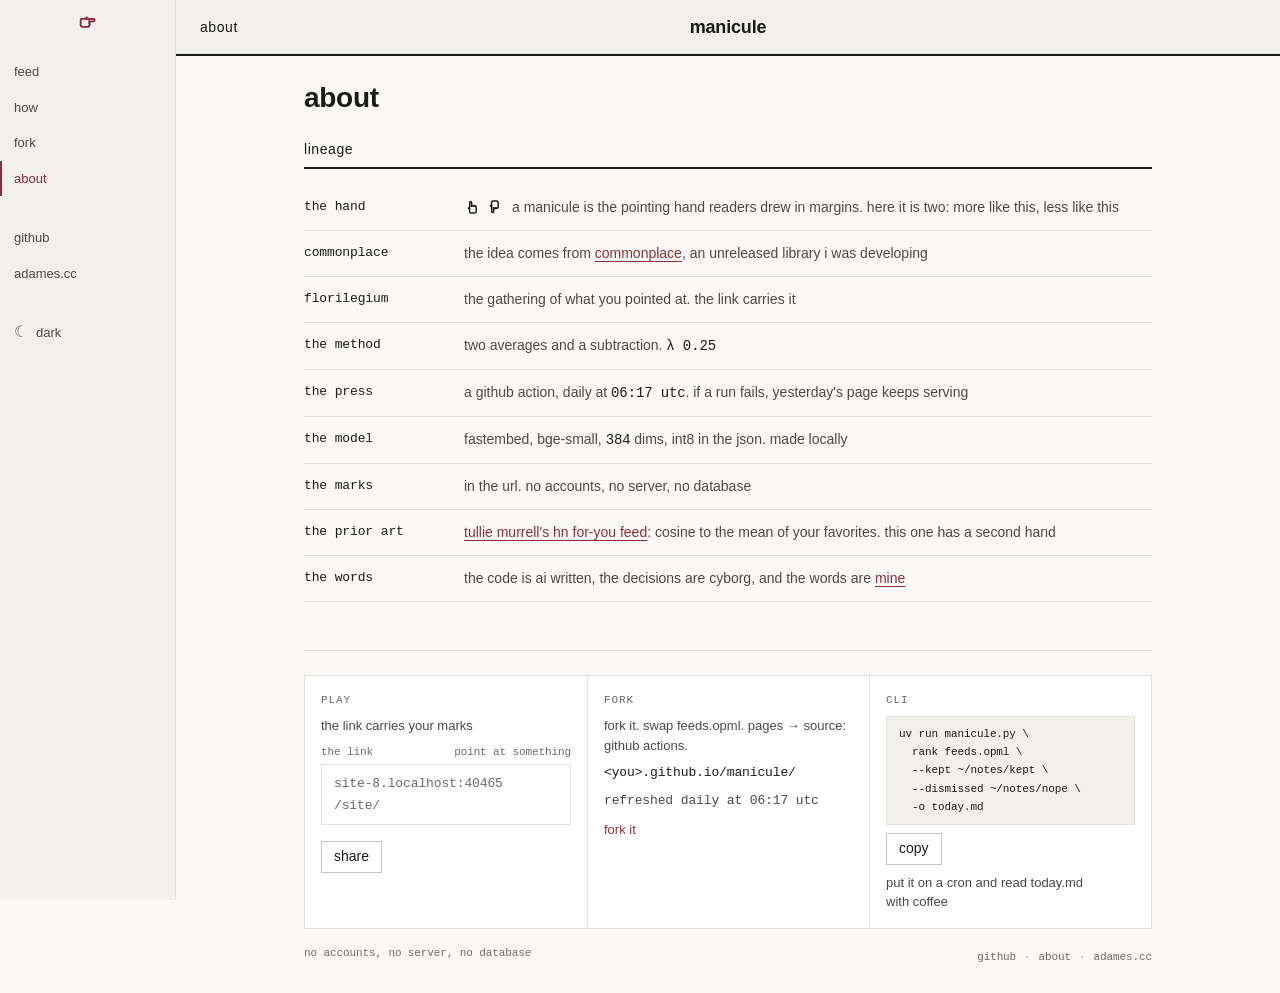
==== site/about.html @ 0129061e "copy: his words, batch one colophon becomes about (the word wasn't intuitive). the how it works link" ====
<!doctype html>
<html lang="en" data-dialect="square">
<head>
<meta charset="utf-8">
<meta name="viewport" content="width=device-width, initial-scale=1">
<title>about · manicule feed</title>
<meta name="description" content="remember your tastes">
<meta property="og:type" content="website">
<meta property="og:title" content="manicule feed">
<meta property="og:description" content="remember your tastes">
<meta property="og:image" content="https://adames.github.io/manicule/og.png">
<meta property="og:url" content="https://adames.github.io/manicule/about.html">
<meta name="twitter:card" content="summary_large_image">
<link rel="icon" href="data:image/svg+xml,%3Csvg xmlns='http://www.w3.org/2000/svg' viewBox='0 0 24 24' fill='none' stroke='%238c2f39' stroke-width='2' stroke-linecap='round' stroke-linejoin='round'%3E%3Cstyle%3E@media(prefers-color-scheme:dark){path{stroke:%23df938b}}%3C/style%3E%3Cg transform='rotate(90 12 12)'%3E%3Cpath d='M7.6 11.5V6a1.3 1.3 0 0 1 2.6 0V11'/%3E%3Cpath d='M10.2 11a1.1 1.1 0 0 1 2.2 0a1.05 1.05 0 0 1 2.1 0a1 1 0 0 1 1.7.5V17.8a2.2 2.2 0 0 1-2.2 2.2H9.4a2 2 0 0 1-2-2V11.5'/%3E%3Cpath d='M7.4 13.8a1.4 1.4 0 0 1-1.7-.5'/%3E%3C/g%3E%3C/svg%3E">
<link rel="stylesheet" href="manicule.css">
<script>
/* Theme before paint: ?theme= in the query, else the stamped choice, else the OS. */
try{var t=new URLSearchParams(location.search).get("theme")||localStorage.getItem("manicule-theme");if(t==="dark"||t==="light")document.documentElement.dataset.theme=t}catch(_){}
</script>
</head>
<body>
<a class="skip" href="#main">skip to the page</a>

<!-- the rail: Commonplace's table of contents -->
<aside class="rail" aria-label="site">
  <a class="mark" href="./" aria-label="manicule, home" data-hand="rest"></a>
  <nav aria-label="pages">
    <a href="./" data-page="feed">feed <span class="n" data-count></span></a>
    <a href="how.html" data-page="how">how</a>
    <a href="yours.html" data-page="yours">fork</a>
    <a href="about.html" data-page="about">about</a>
    <span class="gap"></span>
    <a href="https://github.com/adames/manicule">github</a>
    <a href="https://adames.cc">adames.cc</a>
    <span class="gap"></span>
    <button class="theme" type="button"><span class="g"><span class="moon glyph">☾</span><span class="sun glyph">☼</span></span><span class="moon">dark</span><span class="sun">light</span></button>
  </nav>
</aside>

<div class="main">
  <!-- mobile only: brand row, then the words -->
  <header class="topbar">
    <div class="brand">
      <a href="./"><span data-hand="rest"></span><span>manicule</span></a>
      <button class="theme" type="button"><span class="moon glyph">☾</span><span class="sun glyph">☼</span></button>
    </div>
    <nav class="words" aria-label="pages">
      <a href="./" data-page="feed">feed</a>
      <a href="how.html" data-page="how">how</a>
      <a href="yours.html" data-page="yours">fork</a>
      <a href="about.html" data-page="about">about</a>
      <a href="https://github.com/adames/manicule">github</a>
    </nav>
  </header>

  <!-- app header: page word · wordmark · no actions on this page -->
  <header class="apphead">
    <span class="pagename">about</span>
    <span class="wordmark">manicule</span>
    <div class="acts"></div>
  </header>

  <div class="page">
    <main id="main" tabindex="-1">
      <section class="mast" aria-label="about">
        <h1>about</h1>
      </section>

      <!-- lineage: the KV list under the 2px ink rule -->
      <section aria-label="lineage">
        <h2 class="sect"><span>lineage</span></h2>
        <dl class="kv">
          <dt>the hand</dt>
          <dd><span class="hands-inline" aria-hidden="true"><span data-hand="up"></span><span data-hand="down"></span></span>a manicule is the pointing hand readers drew in margins. here it is two: more like this, less like this</dd>

          <dt>commonplace</dt>
          <dd>the idea comes from <a href="https://github.com/adames/commonplace">commonplace</a>, an unreleased library i was developing</dd>

          <dt>florilegium</dt>
          <dd>the gathering of what you pointed at. the link carries it</dd>

          <dt>the method</dt>
          <dd>two averages and a subtraction. <span class="mono">λ 0.25</span></dd>

          <dt>the press</dt>
          <dd>a github action, daily at <span class="mono">06:17 utc</span>. if a run fails, yesterday's page keeps serving</dd>

          <dt>the model</dt>
          <dd>fastembed, bge-small, <span class="mono">384</span> dims, int8 in the json. made locally</dd>

          <dt>the marks</dt>
          <dd>in the url. no accounts, no server, no database</dd>

          <dt>the prior art</dt>
          <dd><a href="https://tullie.ai/blog/building-a-hackernews-for-you-feed">tullie murrell's hn for-you feed</a>: cosine to the mean of your favorites. this one has a second hand</dd>

          <dt>the words</dt>
          <dd>the code is ai written, the decisions are cyborg, and the words are <a href="https://adames.cc">mine</a></dd>
        </dl>
      </section>
    </main>

    <!-- the three doors -->
    <footer class="foot">
      <div class="doors">
        <div class="door">
          <span class="kicker">play</span>
          <p>the link carries your marks</p>
          <div class="specimen" data-specimen></div>
          <button class="btn" type="button" data-act="share">share</button>
        </div>
        <div class="door">
          <span class="kicker">fork</span>
          <p>fork it. swap feeds.opml. pages → source: github actions.</p>
          <span class="addr">&lt;you&gt;.github.io/manicule/</span>
          <p class="mono">refreshed daily at 06:17 utc</p>
          <a class="go" href="https://github.com/adames/manicule/fork">fork it</a>
        </div>
        <div class="door">
          <span class="kicker">cli</span>
<pre>uv run manicule.py \
  rank feeds.opml \
  --kept ~/notes/kept \
  --dismissed ~/notes/nope \
  -o today.md</pre>
          <button class="btn" type="button" data-copy="uv run manicule.py rank feeds.opml --kept ~/notes/kept --dismissed ~/notes/nope -o today.md">copy</button>
          <p>put it on a cron and read today.md with coffee</p>
        </div>
      </div>
      <div class="colophon-line">
        <span>no accounts, no server, no database</span>
        <nav aria-label="elsewhere"><a href="https://github.com/adames/manicule">github</a><a href="about.html">about</a><a href="https://adames.cc">adames.cc</a></nav>
      </div>
    </footer>
  </div>
</div>

<div class="toast" id="toast" role="status"></div>
<script src="shell.js"></script>
</body>
</html>
---- site/manicule.css ----
/* manicule.css: adames ember, LIBRARY register (the Commonplace dialect). square corners,
   Helvetica-first chrome, mono for numbers, one ember, flat, no web fonts. one stylesheet. */

/* 1 · tokens. colors from tokens/colors.css (unused ones dropped); the media block mirrors dark for the OS choice */
:root{
color-scheme:light;
--bg:#faf9f7;--surface:#f2f0ec;--surface-press:#e8e6e0;--raised:#ffffff;
--text:#1a1a18;--text-secondary:#4a4946;--muted:#6b6a66;
--border:#e3e1db;--border-subtle:#efedea;--border-strong:#c9c6bf;
--ember:#8c2f39;--ember:oklch(44.48% 0.126 17.63);--ember-hover:#76262f;
--ember-soft:rgba(140,47,57,.1);--on-ember:#ffffff;
--fill-1:color-mix(in srgb,var(--text) 8%,transparent);
--fill-2:color-mix(in srgb,var(--text) 18%,transparent);
--fill-3:color-mix(in srgb,var(--text) 38%,transparent);
--danger:var(--text);--on-danger:var(--raised);
--shadow:none;--shadow-pop:0 2px 0 var(--border-strong);
--link:var(--ember);
--font-ui:'Helvetica Neue',Helvetica,Arial,'Liberation Sans',sans-serif;
--font-sans:var(--font-ui);
--font-mono:ui-monospace,SFMono-Regular,'SF Mono',Menlo,Consolas,'Liberation Mono',monospace;
--font-serif:Georgia,Charter,'Times New Roman',serif;
/* the fixed app scale, the only scale here (never --step-*) */
--text-2xs:.6875rem;--text-xs:.8125rem;--text-sm:.875rem;--text-base:.9375rem;--text-md:1rem;--text-lg:1.125rem;
--text-xl:1.75rem; /* the product's single addition to the app scale: page h1s only */
--leading-tight:1.3;--leading-snug:1.45;--leading-normal:1.5;--leading-body:1.65;--leading-relaxed:1.75;
--weight-normal:400;--weight-medium:500;--weight-semibold:600;
--icon-sm:1rem;
--space-0:.125rem;--space-1:.25rem;--space-2:.5rem;--space-3:.75rem;--space-4:1rem;--space-5:1.5rem;--space-6:2rem;--space-7:3rem;
--measure:65ch;--sidebar-width:176px;--page-max:56rem;
--radius-sm:4px;--radius:6px;
--border-w:1px;--border-w-strong:2px;
--control-sm:32px;--control-md:36px;
--transition-fast:.1s ease;--transition:.15s ease;
/* the product's own sizes: the hand at three sizes (and the h1 box that puts the drawn hand at cap height),
   the kind chip and the meter, the ruler's thumb and ticks, the ledger's fixed columns */
--hand-sm:12px;--hand-md:18px;--hand-lg:22px;--hand-h1:1.1em;
--chip-h:18px;--bar-h:8px;--thumb:12px;--tick-h:8px;
--receipt-w:14ch;--ruler-w:12rem;--note-w:17rem;--kv-key:9rem;
}
[data-dialect="square"]{--radius-sm:0px;--radius:0px}
@media (pointer:coarse){:root{--control-sm:44px;--thumb:16px}}
@media (prefers-color-scheme:dark){:root:not([data-theme="light"]){
color-scheme:dark;
--bg:#0c0c0d;--surface:#161617;--surface-press:#1f1f21;--raised:#19191b;
--text:#ededec;--text-secondary:#b4b3b0;--muted:#9b9a96;
--border:#262628;--border-subtle:#202022;--border-strong:#55555b;
--ember:#df938b;--ember:oklch(73.75% 0.0935 26.15);--ember-hover:#e7a9a2;
--ember-soft:rgba(223,147,139,.14);--on-ember:#1a1a18}}
:root[data-theme="dark"]{
color-scheme:dark;
--bg:#0c0c0d;--surface:#161617;--surface-press:#1f1f21;--raised:#19191b;
--text:#ededec;--text-secondary:#b4b3b0;--muted:#9b9a96;
--border:#262628;--border-subtle:#202022;--border-strong:#55555b;
--ember:#df938b;--ember:oklch(73.75% 0.0935 26.15);--ember-hover:#e7a9a2;
--ember-soft:rgba(223,147,139,.14);--on-ember:#1a1a18}
@media (prefers-reduced-motion:reduce){*,*::before,*::after{animation-duration:.01ms!important;animation-iteration-count:1!important;transition-duration:.01ms!important;scroll-behavior:auto!important}}

/* 2 · base */
*,*::before,*::after{box-sizing:border-box;margin:0}
html{background:var(--bg)}
body{background:var(--bg);color:var(--text);font-family:var(--font-ui);font-size:var(--text-base);line-height:var(--leading-normal);font-variant-numeric:tabular-nums;font-variant-emoji:text;font-synthesis:none;-webkit-font-smoothing:antialiased;text-rendering:optimizeLegibility;min-height:100vh;display:flex;transition:background-color var(--transition),color var(--transition)}
a{color:var(--link);text-decoration:none;text-underline-offset:.18em;text-decoration-thickness:from-font}
@media (hover:hover){a:hover{text-decoration:underline}}
:focus-visible{outline:none;box-shadow:0 0 0 2px var(--bg),0 0 0 4px var(--ember);border-radius:var(--radius-sm)}
[tabindex="-1"]:focus-visible{box-shadow:none}
::selection{background:var(--ember-soft)}
button{font:inherit;color:inherit;background:none;border:0;padding:0;cursor:pointer}
button:disabled{cursor:default}
svg{display:block}
img{max-width:100%;display:block}
h1,h2,h3{font-family:var(--font-ui);font-weight:var(--weight-semibold);line-height:var(--leading-tight);letter-spacing:-.01em;text-transform:lowercase;text-wrap:balance}
h1{font-size:var(--text-xl)}
h2{font-size:var(--text-md)}
h3{font-size:var(--text-base)}
b,strong{font-weight:var(--weight-semibold)}
pre,code,kbd,samp{font-family:var(--font-mono);letter-spacing:-.01em;text-transform:none}
.mono{font-family:var(--font-mono);font-variant-numeric:tabular-nums;letter-spacing:-.01em}
.muted{color:var(--muted)}
.glyph{font-variant-emoji:text}
.hand-svg{width:var(--hand-md);height:var(--hand-md);flex:none}
/* the skip link: off-page until it has focus */
.skip{position:absolute;left:-999px;top:var(--space-3);z-index:20;padding:var(--space-2) var(--space-3);background:var(--text);color:var(--bg);font-size:var(--text-xs);text-transform:lowercase}
.skip:focus{left:var(--space-3)}

/* 3 · shell. the rail is Commonplace's table of contents: 176px, words grouped by air, the active page gets a 2px ember left edge */
.rail{width:var(--sidebar-width);flex:none;position:sticky;top:0;height:100vh;display:flex;flex-direction:column;background:var(--surface);border-right:var(--border-w) solid var(--border);text-transform:lowercase}
.rail .mark{display:flex;justify-content:center;padding:var(--space-3);color:var(--ember)}
.rail .mark svg{width:var(--hand-lg);height:var(--hand-lg)}
.rail nav{display:flex;flex-direction:column;padding:var(--space-2) 0}
.rail nav a,.rail nav button{display:flex;align-items:center;gap:var(--space-2);width:100%;min-height:var(--control-sm);padding:var(--space-2) var(--space-3);border-left:var(--border-w-strong) solid transparent;color:var(--text-secondary);font-size:var(--text-xs);font-weight:var(--weight-medium);text-align:left;text-decoration:none;text-transform:lowercase;transition:background var(--transition-fast),color var(--transition-fast)}
.rail nav a:hover,.rail nav button:hover{background:var(--surface-press);color:var(--text);text-decoration:none}
.rail nav a.active{border-left-color:var(--ember);color:var(--ember)}
.rail nav a:focus-visible,.rail nav button:focus-visible{box-shadow:inset 0 0 0 2px var(--ember)} /* full-bleed at the viewport edge: the ring goes inside, as on the words row */
.rail nav .n{margin-left:auto;font-family:var(--font-mono);font-size:var(--text-2xs);color:var(--muted);letter-spacing:-.01em}
.rail nav a:hover .n{color:var(--text-secondary)} /* the count stays AA on the press wash */
.rail nav .gap{height:var(--space-5)}
.theme .g{font-family:var(--font-mono);font-size:var(--icon-sm);line-height:1;color:var(--muted)}
.theme .sun{display:none}
:root[data-theme="dark"] .theme .sun{display:inline}
:root[data-theme="dark"] .theme .moon{display:none}
@media (prefers-color-scheme:dark){:root:not([data-theme="light"]) .theme .sun{display:inline}:root:not([data-theme="light"]) .theme .moon{display:none}}

/* the column to the right of the rail; the app header carries a hairline (the inset shadow is a hairline, not a shadow) and the 2px ink rule */
.main{flex:1;min-width:0;display:flex;flex-direction:column}
.apphead{position:relative;display:flex;align-items:center;justify-content:space-between;gap:var(--space-3);min-height:calc(var(--control-sm) + var(--space-3) * 2);padding:var(--space-3) var(--space-5);background:var(--surface);box-shadow:inset 0 calc(-1 * var(--border-w)) 0 var(--border);border-bottom:var(--border-w-strong) solid var(--text);text-transform:lowercase}
.apphead .pagename{font-size:var(--text-sm);font-weight:var(--weight-medium);letter-spacing:.04em;color:var(--text)}
.apphead .wordmark{position:absolute;left:50%;top:50%;transform:translate(-50%,-50%);font-size:var(--text-lg);font-weight:var(--weight-semibold);letter-spacing:-.01em;color:var(--text);white-space:nowrap}
.apphead .acts{display:flex;gap:var(--space-2);margin-left:auto}

/* mobile top bar: brand row under a 2px ink rule, then the scrolling words (an inset focus ring survives the scroll clip) */
.topbar{display:none;background:var(--surface);text-transform:lowercase}
.topbar .brand{display:flex;align-items:center;justify-content:space-between;padding:var(--space-2) var(--space-4);border-bottom:var(--border-w-strong) solid var(--text)}
.topbar .brand a{display:flex;align-items:center;gap:var(--space-2);color:var(--text);font-size:var(--text-lg);font-weight:var(--weight-semibold);letter-spacing:-.01em}
.topbar .brand svg{width:var(--hand-lg);height:var(--hand-lg);color:var(--ember)}
.topbar .theme{width:var(--control-sm);height:var(--control-sm);display:grid;place-items:center;font-family:var(--font-mono);font-size:var(--icon-sm);color:var(--muted);border:var(--border-w) solid var(--border-strong);border-radius:var(--radius);text-transform:lowercase}
.topbar .words{display:flex;overflow-x:auto;scrollbar-width:none;padding:0 var(--space-2);border-bottom:var(--border-w) solid var(--border)}
.topbar .words::-webkit-scrollbar{display:none}
.topbar .words a{flex:none;display:flex;align-items:center;min-height:var(--control-sm);padding:var(--space-2) var(--space-3);margin-bottom:calc(-1 * var(--border-w));border-bottom:var(--border-w-strong) solid transparent;color:var(--text-secondary);font-size:var(--text-xs);font-weight:var(--weight-medium)}
.topbar .words a.active{color:var(--ember);border-bottom-color:var(--ember)}
.topbar .words a:focus-visible{box-shadow:inset 0 0 0 2px var(--ember)}

/* the page column, prose, section titles over the 2px ink rule */
.page{width:100%;max-width:var(--page-max);margin-inline:auto;padding:var(--space-5)}
.page>main>*+*{margin-top:var(--space-5)}
/* the measure bounds the running text only; rules, steps and KV rows run to the column edge like the other pages */
.prose p{max-width:var(--measure);text-wrap:pretty}
.prose pre,.prose .specimen{max-width:var(--measure)}
.prose>*+*{margin-top:var(--space-3)}
.prose p a:not(.btn),.prose li a,.kv dd a{text-decoration-line:underline;text-decoration-thickness:.08em}
.reading{font-family:var(--font-serif);font-size:var(--text-lg);line-height:var(--leading-relaxed);color:var(--text);max-width:var(--measure);text-wrap:pretty}
.mast .reading{margin-top:var(--space-3)}
.sect{display:flex;align-items:baseline;justify-content:space-between;gap:var(--space-3);padding-bottom:var(--space-2);border-bottom:var(--border-w-strong) solid var(--text);font-size:var(--text-sm);font-weight:var(--weight-medium);letter-spacing:.04em;text-transform:lowercase}
.sect a{font-weight:var(--weight-normal);letter-spacing:0;font-size:var(--text-xs)}
.sect small{margin-left:var(--space-2);font-family:var(--font-mono);font-weight:var(--weight-normal);font-size:var(--text-2xs);letter-spacing:-.01em;color:var(--muted)}
.sect+*{margin-top:var(--space-4)}
.caption{margin-top:var(--space-2);font-family:var(--font-mono);font-size:var(--text-2xs);color:var(--muted);letter-spacing:-.01em;text-transform:lowercase}

/* the foot: a hairline, the doors strip, the colophon line */
.foot{margin-top:var(--space-7);padding-top:var(--space-5);border-top:var(--border-w) solid var(--border);text-transform:lowercase}
.doors{display:grid;grid-template-columns:repeat(3,minmax(0,1fr));background:var(--raised);border:var(--border-w) solid var(--border)}
.door{padding:var(--space-4);min-width:0;display:flex;flex-direction:column;align-items:flex-start;gap:var(--space-2)}
.door+.door{border-left:var(--border-w) solid var(--border)}
.door .kicker{font-family:var(--font-mono);font-size:var(--text-2xs);letter-spacing:.08em;text-transform:uppercase;color:var(--muted)}
.door p{font-size:var(--text-xs);color:var(--text-secondary);line-height:var(--leading-normal);text-wrap:pretty}
.door .addr{font-family:var(--font-mono);font-size:var(--text-xs);color:var(--text);letter-spacing:-.01em;text-transform:none}
.door pre{align-self:stretch;font-size:var(--text-2xs);padding:var(--space-2) var(--space-3);white-space:pre-wrap}
.door .specimen{align-self:stretch}
.door .go{font-size:var(--text-xs)}
.door .go[href^="#"]{color:var(--text-secondary);text-decoration-line:underline;text-decoration-thickness:.08em} /* yours.html: the door points up at the page's one ember button, in ink */
/* standalone text links reach a 24px target without growing visually */
.door .go,.sect a,.colophon-line nav a{display:inline-flex;align-items:center;min-height:var(--space-5)}
.colophon-line{display:flex;flex-wrap:wrap;justify-content:space-between;gap:var(--space-2) var(--space-4);margin-top:var(--space-4);font-family:var(--font-mono);font-size:var(--text-2xs);color:var(--muted);letter-spacing:-.01em}
.colophon-line nav{display:flex;gap:var(--space-2)}
.colophon-line nav a{color:var(--muted)}
.colophon-line nav a:hover{color:var(--text)}
.colophon-line nav a+a::before{content:"·";content:"·" / "";margin-right:var(--space-2);opacity:.6} /* the "" alt keeps a glyph out of accessible names; older engines keep the first declaration */

/* 4 · masthead, the formula band (always visible), how it works */
.mast h1 .hand-svg{display:inline-block;vertical-align:-.15em;width:var(--hand-h1);height:var(--hand-h1);color:var(--ember)}
.mast .lead{margin-top:var(--space-2);font-size:var(--text-base);color:var(--text-secondary);max-width:var(--measure);text-wrap:pretty}
.spec{margin-top:var(--space-2);display:flex;flex-wrap:wrap;gap:var(--space-1) var(--space-2);font-family:var(--font-mono);font-size:var(--text-xs);color:var(--muted);letter-spacing:-.01em;text-transform:lowercase}
.spec span:not(:last-child)::after{content:"·";content:"·" / "";margin-left:var(--space-2);opacity:.6} /* on the trailing side, so a wrap never opens a line with the dot */
.formula{display:flex;flex-wrap:wrap;align-items:flex-start;gap:var(--space-2) var(--space-3);padding:var(--space-3) var(--space-4);background:var(--surface);font-family:var(--font-mono);font-size:var(--text-md);line-height:var(--leading-tight);color:var(--text);letter-spacing:-.01em;overflow-x:auto}
.formula .side{display:inline-flex;align-items:flex-start;gap:var(--space-2) var(--space-3)}
.formula .op{color:var(--muted)}
.formula .term{display:inline-flex;flex-direction:column}
.formula .lbl{margin-top:var(--space-1);padding-top:var(--space-1);border-top:var(--border-w) solid var(--border-strong);font-family:var(--font-ui);font-size:var(--text-2xs);color:var(--muted);letter-spacing:0;text-transform:lowercase;white-space:nowrap}
.kicker-line{margin-top:var(--space-2);font-size:var(--text-sm);color:var(--text-secondary);text-transform:lowercase}
/* the details: hairlines above and below, +/− at right; the how.html link sits beside the summary, not inside it */
.how-wrap{position:relative}
.how{border-top:var(--border-w) solid var(--border);border-bottom:var(--border-w) solid var(--border)}
.how summary{list-style:none;cursor:pointer;display:flex;align-items:center;justify-content:space-between;gap:var(--space-3);min-height:var(--control-sm);padding:var(--space-2) 0;font-size:var(--text-sm);font-weight:var(--weight-medium);color:var(--text);text-transform:lowercase}
.how summary::-webkit-details-marker{display:none}
.how summary::after{content:"+";content:"+" / "";font-family:var(--font-mono);font-size:var(--text-md);color:var(--muted);width:1ch;text-align:center}
.how[open] summary::after{content:"−";content:"−" / ""}
.how summary:hover::after{color:var(--text)}
.how-body{display:grid;grid-template-columns:minmax(0,1fr) minmax(0,1fr);gap:var(--space-3) var(--space-6);padding:var(--space-2) 0 var(--space-4)}
.how-body p{font-size:var(--text-sm);line-height:var(--leading-normal);color:var(--text-secondary);max-width:var(--measure);text-wrap:pretty;text-transform:lowercase}

/* 5 · toolbar: the tabs (Commonplace filter tab, pressed = inverse ink), the λ ruler, sources, the status */
.toolbar{display:flex;flex-wrap:wrap;align-items:center;gap:var(--space-2) var(--space-3);padding-bottom:var(--space-3);border-bottom:var(--border-w-strong) solid var(--text);text-transform:lowercase}
.tabs{display:flex;gap:var(--space-1)}
.tab{display:inline-flex;align-items:center;gap:var(--space-1);height:var(--control-sm);padding:0 var(--space-3);font-size:var(--text-xs);font-weight:var(--weight-medium);text-transform:lowercase;color:var(--text-secondary);background:var(--raised);border:var(--border-w) solid var(--border-strong);border-radius:var(--radius);transition:background var(--transition-fast),color var(--transition-fast),border-color var(--transition-fast)}
.tab:hover{color:var(--text);background:var(--surface-press)}
.tab[aria-pressed="true"]{background:var(--text);color:var(--bg);border-color:var(--text)}
.tab:disabled,.tab[aria-disabled="true"]{color:var(--muted);background:none;border-color:var(--border);cursor:default}
.tab:disabled:hover,.tab[aria-disabled="true"]:hover{color:var(--muted);background:none}
.vr{width:var(--border-w);height:var(--control-sm);background:var(--border);flex:none}
/* the ruler: a real range input drawn as a 2px ink track with 9 ticks (hard-stop stripes, not a tonal gradient) and a square ink thumb */
.ruler-wrap{display:flex;flex-direction:column;gap:var(--space-0);width:var(--ruler-w);flex:none}
.ruler-wrap label,.ruler-ends{font-size:var(--text-2xs);color:var(--muted);line-height:var(--leading-tight)}
.ruler-wrap label{white-space:nowrap}
.ruler-row{display:flex;align-items:center;gap:var(--space-2)}
.ruler{position:relative;flex:1;min-width:0;height:max(var(--space-5),calc(var(--thumb) + var(--space-2)))} /* never under 24px on a fine pointer */
@media (pointer:coarse){.ruler{height:var(--control-sm)}}
.ruler::before{content:"";position:absolute;left:calc(var(--thumb) / 2);right:calc(var(--thumb) / 2);top:calc(50% - var(--tick-h) / 2);height:var(--tick-h);background-image:linear-gradient(90deg,var(--border-strong) var(--border-w),transparent var(--border-w)),linear-gradient(90deg,var(--text) var(--border-w),transparent var(--border-w));background-size:calc((100% - var(--border-w)) / 8) 100%,calc((100% - var(--border-w)) / 4) 100%;background-repeat:repeat-x;pointer-events:none}
.ruler input{appearance:none;display:block;width:100%;height:100%;margin:0;background:none;cursor:ew-resize;position:relative}
.ruler input::-webkit-slider-runnable-track{height:var(--border-w-strong);background:var(--text)}
.ruler input::-moz-range-track{height:var(--border-w-strong);background:var(--text)}
.ruler input::-webkit-slider-thumb{appearance:none;width:var(--thumb);height:var(--thumb);margin-top:calc((var(--border-w-strong) - var(--thumb)) / 2);background:var(--text);border:0;border-radius:0;box-shadow:0 0 0 var(--border-w-strong) var(--bg)}
.ruler input::-moz-range-thumb{width:var(--thumb);height:var(--thumb);background:var(--text);border:0;border-radius:0;box-shadow:0 0 0 var(--border-w-strong) var(--bg)}
.ruler input:focus-visible{box-shadow:none}
.ruler input:focus-visible::-webkit-slider-thumb{box-shadow:0 0 0 2px var(--bg),0 0 0 4px var(--ember)}
.ruler input:focus-visible::-moz-range-thumb{box-shadow:0 0 0 2px var(--bg),0 0 0 4px var(--ember)}
.ruler-row output{font-family:var(--font-mono);font-size:var(--text-sm);font-weight:var(--weight-medium);color:var(--text);min-width:4ch;text-align:right;letter-spacing:-.01em}
.ruler-ends{display:flex;justify-content:space-between;padding-right:calc(4ch + var(--space-2))}
/* sources: a details whose chips (Commonplace chip: mono, outline, pressed = inverse ink) open beneath the whole toolbar */
.sources{display:contents}
.sources summary{list-style:none;cursor:pointer;display:inline-flex;align-items:center;gap:var(--space-2);height:var(--control-sm);font-size:var(--text-xs);color:var(--muted);transition:color var(--transition-fast)}
.sources summary::-webkit-details-marker{display:none}
.sources summary:hover{color:var(--text)}
.sources summary .n{font-family:var(--font-mono);color:var(--text);letter-spacing:-.01em}
.sources summary::after{content:"+";content:"+" / "";font-family:var(--font-mono);color:var(--muted)}
.sources[open] summary::after{content:"−";content:"−" / ""}
.sources::details-content{flex-basis:100%;order:20}
.chips{flex-basis:100%;order:20;display:flex;flex-wrap:wrap;gap:var(--space-1) var(--space-2);padding-top:var(--space-1)}
.chip{display:inline-flex;align-items:center;gap:var(--space-1);height:var(--control-sm);padding:0 var(--space-2);font-family:var(--font-mono);font-size:var(--text-2xs);letter-spacing:-.01em;color:var(--text-secondary);border:var(--border-w) solid var(--border-strong);border-radius:var(--radius-sm);text-transform:none;transition:background var(--transition-fast),color var(--transition-fast)}
.chip .n{color:var(--muted)}
.chip:hover{background:var(--fill-1);color:var(--text)}
.chip[aria-pressed="true"]{background:var(--text);color:var(--bg);border-color:var(--text)}
.chip[aria-pressed="true"] .n{color:inherit;opacity:.7}
.status{margin-left:auto;font-size:var(--text-xs);color:var(--muted);white-space:nowrap}
.status b{color:var(--text);font-weight:var(--weight-medium)}
.status .n{font-family:var(--font-mono);letter-spacing:-.01em}
.status .n::before{content:"·";content:"·" / "";margin:0 var(--space-2) 0 var(--space-1);opacity:.6} /* a real space precedes each span (for screen readers); the left margin makes up the difference */
.tb-acts{display:none;gap:var(--space-2)}

/* 6 · the ledger: column heads on the 2px rule, then the rows (rank · entry · receipt · hands) */
.thead,.row{display:grid;grid-template-columns:3ch minmax(0,1fr) var(--receipt-w) calc(2 * var(--control-sm) + var(--space-1));column-gap:var(--space-4);align-items:start}
.thead{padding:var(--space-2) 0 var(--space-2) var(--space-2);border-bottom:var(--border-w-strong) solid var(--text);align-items:end;text-transform:lowercase}
.thead>span{font-family:var(--font-mono);font-size:var(--text-2xs);color:var(--muted);letter-spacing:-.01em;line-height:var(--leading-tight)}
.thead>span:first-child,.thead .r{text-align:right}
.thead .c{display:flex;justify-content:center;color:var(--muted)}
.thead .c svg{width:var(--hand-sm);height:var(--hand-sm)}
.list{list-style:none;padding:0;margin:0}
.ledger.cold .thead,.ledger.cold .row{grid-template-columns:3ch minmax(0,1fr) calc(2 * var(--control-sm) + var(--space-1))}
.ledger.cold .thead .r,.ledger.cold .calc,.ledger.nodis .thead .w{display:none}
.ledger.dead .toolbar>:not(.status),.ledger.dead .thead{display:none} /* couldn't load: only the status line stays */
.row{position:relative;padding:var(--space-3) 0 var(--space-3) var(--space-2);border-bottom:var(--border-w) solid var(--border);transition:background var(--transition-fast)}
.row::before{content:"";position:absolute;left:0;top:var(--space-3);bottom:var(--space-3);width:0;border-left:var(--border-w-strong) solid transparent}
.row:hover{background:var(--surface)}
.row .n{font-family:var(--font-mono);font-size:var(--text-xs);color:var(--muted);letter-spacing:-.01em;text-align:right;padding-top:var(--space-0)}
.row .body{min-width:0}
.meta{display:flex;flex-wrap:wrap;align-items:center;gap:var(--space-2);font-family:var(--font-mono);font-size:var(--text-2xs);color:var(--muted);letter-spacing:-.01em;line-height:var(--leading-tight)}
.meta .feed{flex:0 1 auto;min-width:0;overflow:hidden;text-overflow:ellipsis;white-space:nowrap;max-width:26ch}
.meta time{white-space:nowrap}
.kind{display:inline-flex;align-items:center;height:var(--chip-h);padding:0 var(--space-1);font-family:var(--font-ui);font-size:var(--text-2xs);font-weight:var(--weight-medium);letter-spacing:.06em;text-transform:uppercase;color:var(--text-secondary);background:var(--fill-1);border:var(--border-w) solid var(--border-strong);border-radius:var(--radius-sm)}
.title{margin-top:var(--space-1);font-size:var(--text-md);font-weight:var(--weight-medium);line-height:var(--leading-snug);letter-spacing:0;text-transform:none;text-wrap:pretty;overflow-wrap:anywhere}
.title a{color:var(--text)}
.row:hover .title a,.title a:hover{color:var(--ember);text-decoration:none}
.snip{margin-top:var(--space-1);font-size:var(--text-xs);line-height:var(--leading-normal);color:var(--text-secondary);display:-webkit-box;-webkit-line-clamp:2;-webkit-box-orient:vertical;overflow:hidden;overflow-wrap:anywhere}
.near{margin-top:var(--space-1);display:flex;align-items:center;gap:var(--space-1);font-family:var(--font-mono);font-size:var(--text-2xs);color:var(--muted);letter-spacing:-.01em;line-height:var(--leading-tight);min-width:0;text-transform:lowercase}
.near svg{width:var(--hand-sm);height:var(--hand-sm);flex:none}
.near .t{text-transform:none;overflow:hidden;text-overflow:ellipsis;white-space:nowrap}
/* the receipt: two terms, a rule (the equals), the total. the = is for screen readers until the row folds */
.calc{font-family:var(--font-mono);font-size:var(--text-xs);color:var(--text-secondary);letter-spacing:-.01em;line-height:var(--leading-tight);text-align:right;padding-top:var(--space-0)}
.calc span{display:block;white-space:nowrap}
.calc .tot{margin-top:var(--space-1);padding-top:var(--space-1);border-top:var(--border-w) solid var(--border-strong);font-size:var(--text-sm);font-weight:var(--weight-semibold);color:var(--text)}
.calc .tot:first-child,.calc>.sr-only:first-child+.tot{margin-top:0;padding-top:0;border-top:0} /* the lone total (nothing dismissed) has no rule; a hidden = before a three-line total is never first */
.calc .notext{color:var(--muted);white-space:normal}
/* the two hands: outline squares on --raised, the hand at 18px; kept = ember stroke and edge, dismissed = dashed ink */
.hands{display:flex;gap:var(--space-1);justify-content:flex-end}
.hand{width:var(--control-sm);height:var(--control-sm);display:grid;place-items:center;color:var(--text-secondary);background:var(--raised);border:var(--border-w) solid var(--border-strong);border-radius:var(--radius);transition:background var(--transition-fast),color var(--transition-fast),border-color var(--transition-fast)}
.hand svg{width:var(--hand-md);height:var(--hand-md)}
.row:hover .hand{border-color:var(--text)}
.hand:hover{color:var(--text);background:var(--surface-press)}
.hand:active{background:var(--surface-press);color:var(--text)}
.row.kept::before{border-left-color:var(--ember)}
.row.kept .hand.up{color:var(--ember);border-color:var(--ember)}
.row.dismissed::before{border-left-style:dashed;border-left-color:var(--border-strong)}
.row.dismissed .hand.down{color:var(--text);border-style:dashed;border-color:var(--text)}
.row.dismissed .title a{color:var(--muted)}
.row.dismissed .snip{display:none}
.row.dismissed .kind{background:none;color:var(--muted);border-color:var(--border)}
.row.dismissed .calc .tot{color:var(--muted);font-weight:var(--weight-normal)}
.more{display:flex;justify-content:center;padding:var(--space-4) 0}
.more .btn .n{font-family:var(--font-mono);letter-spacing:-.01em}

/* 7 · components. buttons: ink outline by default, quiet drops the edge, danger is weight + ! + inverse fill, primary is the one ember CTA */
.btn{display:inline-flex;align-items:center;justify-content:center;gap:var(--space-1);height:var(--control-sm);padding:0 var(--space-3);font-family:var(--font-ui);font-size:var(--text-sm);font-weight:var(--weight-medium);text-transform:lowercase;color:var(--text);background:var(--raised);border:var(--border-w) solid var(--border-strong);border-radius:var(--radius);white-space:nowrap;text-decoration:none;transition:background var(--transition-fast),color var(--transition-fast),border-color var(--transition-fast)}
.btn:hover{background:var(--surface-press);border-color:var(--text);text-decoration:none}
.btn:active{background:var(--fill-2)}
.btn.quiet{background:none;border-color:transparent;color:var(--muted)}
.btn.quiet:hover{color:var(--text);background:var(--surface-press);border-color:transparent}
.btn.danger{font-weight:var(--weight-semibold)}
.btn.danger:hover{background:var(--danger);color:var(--on-danger);border-color:var(--danger)}
.btn.primary{background:var(--ember);color:var(--on-ember);border-color:var(--ember)}
.btn.primary:hover{background:var(--ember-hover);border-color:var(--ember-hover)}
/* the borrowed banner and the empty state share the dashed box */
.empty-state,.banner{border:var(--border-w) dashed var(--border-strong);color:var(--muted);font-size:var(--text-xs);text-transform:lowercase}
.empty-state{padding:var(--space-7) var(--space-4);text-align:center}
.banner{display:flex;flex-wrap:wrap;align-items:center;gap:var(--space-2) var(--space-4);margin-top:var(--space-3);padding:var(--space-3) var(--space-4);color:var(--text-secondary)}
.banner b{color:var(--text);font-weight:var(--weight-medium)}
.banner .acts{margin-left:auto;display:flex;gap:var(--space-2)}
/* toast: ink on paper, the one hard edge. always in the DOM (a live region), invisible while empty */
.toast{position:fixed;left:50%;bottom:var(--space-5);transform:translateX(-50%);max-width:calc(100% - var(--space-6));padding:var(--space-2) var(--space-4);background:var(--text);color:var(--bg);font-size:var(--text-xs);text-transform:lowercase;border-radius:var(--radius);box-shadow:var(--shadow-pop);z-index:10;transition:opacity var(--transition)}
.toast:empty{opacity:0;pointer-events:none}
/* the printed link: the share url typeset as a specimen, ember only on the kept ids */
.specimen .lbl{display:flex;justify-content:space-between;gap:var(--space-3);margin-bottom:var(--space-1);font-family:var(--font-mono);font-size:var(--text-2xs);color:var(--muted);letter-spacing:-.01em;text-transform:lowercase}
.specimen .link{padding:var(--space-2) var(--space-3);background:var(--raised);border:var(--border-w) solid var(--border);font-family:var(--font-mono);font-size:var(--text-xs);line-height:var(--leading-body);color:var(--text);letter-spacing:-.01em;text-transform:none;overflow-wrap:anywhere}
.specimen .host,.specimen .k{color:var(--muted)}
.specimen .m{color:var(--ember)}
.specimen .d{text-decoration:line-through;text-decoration-color:var(--text)}
.specimen+.btn{margin-top:var(--space-2)}
/* KVList: mono keys in a fixed column, ui values, one unbroken hairline per row. --tight drops the rules, --wide widens the keys */
.kv{display:grid;grid-template-columns:var(--kv-key) minmax(0,1fr);column-gap:0;row-gap:0;font-size:var(--text-sm)}
.kv dt{font-family:var(--font-mono);font-size:var(--text-xs);color:var(--text);letter-spacing:-.01em;padding:var(--space-3) 0;border-bottom:var(--border-w) solid var(--border)}
.kv dd{color:var(--text-secondary);padding:var(--space-3) 0 var(--space-3) var(--space-4);border-bottom:var(--border-w) solid var(--border);text-wrap:pretty;min-width:0}
.kv dd .t{color:var(--text)}
.kv dd .mono{color:var(--text)}
.kv dd .sub{display:block;margin-top:var(--space-0)}
.kv dd>.hand-svg{display:inline-block;vertical-align:-.12em;width:var(--hand-sm);height:var(--hand-sm);color:var(--muted);margin-right:var(--space-1)}
.kv--tight{grid-template-columns:max-content minmax(0,1fr);column-gap:var(--space-3);row-gap:var(--space-1);font-size:var(--text-xs);align-content:start}
.kv--tight dt,.kv--tight dd{padding:0;border:0}
.kv--tight dd{text-transform:lowercase}
.kv--wide{--kv-key:12rem}
/* colophon: the two hands inline before a value, at the row control size, in ink */
.hands-inline{display:inline-flex;gap:var(--space-1);vertical-align:-.3em;margin-right:var(--space-2);color:var(--text)}
.hands-inline [data-hand]{display:inline-flex}
.hands-inline svg{width:var(--hand-md);height:var(--hand-md)}
/* yours: his four README steps as ledger rows, a mono counter in the rank column */
.steps{list-style:none;padding:0;margin:0;counter-reset:step}
.steps li{counter-increment:step;display:grid;grid-template-columns:3ch minmax(0,1fr);column-gap:var(--space-4);padding:var(--space-3) 0 var(--space-3) var(--space-2);border-bottom:var(--border-w) solid var(--border);font-size:var(--text-base);line-height:var(--leading-normal);color:var(--text);text-wrap:pretty}
.steps li::before{content:counter(step);font-family:var(--font-mono);font-size:var(--text-xs);color:var(--muted);letter-spacing:-.01em;text-align:right;padding-top:var(--space-0)}
.steps li>span{max-width:var(--measure)}
/* DataTable: uppercase micro head on the 2px ink rule, hairline body rows; the last column takes the slack */
.dt-wrap{overflow-x:auto}
table.dt{width:100%;border-collapse:collapse;font-size:var(--text-sm)}
table.dt th{text-align:left;font-family:var(--font-ui);font-size:var(--text-2xs);font-weight:var(--weight-semibold);letter-spacing:.08em;text-transform:uppercase;color:var(--muted);padding:var(--space-2) var(--space-3) var(--space-2) 0;border-bottom:var(--border-w-strong) solid var(--text);white-space:nowrap}
table.dt td{padding:var(--space-2) var(--space-3) var(--space-2) 0;border-bottom:var(--border-w) solid var(--border);vertical-align:top}
table.dt tr:hover td{background:var(--surface)}
table.dt .num{text-align:right}
table.dt td.num{font-family:var(--font-mono);letter-spacing:-.01em} /* cells only; the head stays in the ui face */
table.dt tr.now td{color:var(--text);font-weight:var(--weight-semibold)}
table.dt .lc{text-transform:lowercase}
table.dt .grow{width:100%}
/* the code listing (how.html): one grid row per line, real line numbers, a sparse note column that sits beside the line it keys to;
   long lines wrap with a hanging indent under the gutter */
.listing{border:var(--border-w) solid var(--border-strong)}
.listing .cap{display:flex;justify-content:space-between;gap:var(--space-3);padding:var(--space-2) var(--space-3);background:var(--surface);border-bottom:var(--border-w-strong) solid var(--text);font-family:var(--font-mono);font-size:var(--text-2xs);color:var(--muted);letter-spacing:-.01em}
.listing .cap b{color:var(--text);font-weight:var(--weight-medium)}
.grp{display:grid;grid-template-columns:minmax(0,1fr) var(--note-w);align-items:start}
.grp pre{margin:0;padding:0 var(--space-3) 0 calc(2 * var(--space-3) + 3ch);text-indent:calc(-1 * (3ch + var(--space-3)));border:0;background:none;font-size:var(--text-xs);line-height:var(--leading-body);color:var(--text);white-space:pre-wrap;overflow-wrap:anywhere;overflow:visible}
.grp:nth-child(2) pre{padding-top:var(--space-2)}
.grp:last-child pre{padding-bottom:var(--space-2)}
.grp .ln{display:inline-block;width:3ch;margin-right:var(--space-3);text-align:right;color:var(--muted);user-select:none}
.grp .hi{background:var(--fill-1);box-shadow:0 0 0 var(--border-w-strong) var(--fill-1)} /* a wash that bleeds 2px, not a shadow */
.grp .note{display:flex;align-items:flex-start;gap:var(--space-1);padding:0 var(--space-3);border-left:var(--border-w) solid var(--border);background:var(--surface);font-size:var(--text-xs);line-height:var(--leading-body);color:var(--text-secondary);text-transform:lowercase}
.grp .note svg{width:var(--hand-sm);height:var(--hand-sm);color:var(--ember);margin-top:var(--space-1)}
.grp.key .note{color:var(--text);font-weight:var(--weight-medium)}
.grp.key pre{background:var(--fill-1)}
.grp.key pre .ln{color:var(--text-secondary)} /* the key line's number stays AA on the wash */
/* the worked row (how.html): the receipt beside its ScoreBar, an 8px meter: solid ink to the score, a dashed hollow to cos(entry, kept) */
.worked-score{display:flex;flex-wrap:wrap;align-items:flex-end;gap:var(--space-3) var(--space-4)}
.worked-score .calc{display:inline-block;padding-top:0}
.worked-score .sbar{flex:1 1 var(--ruler-w);margin-bottom:var(--space-1)}
.sbar{position:relative;display:block;height:var(--bar-h);background:var(--fill-1)}
.sbar .fill{position:absolute;left:0;top:0;bottom:0;background:var(--text)}
.sbar .hollow{position:absolute;top:0;bottom:0;border:var(--border-w) dashed var(--text)}
/* pre and code */
pre{padding:var(--space-3) var(--space-4);background:var(--surface);border:var(--border-w) solid var(--border);font-size:var(--text-xs);line-height:var(--leading-body);color:var(--text);overflow-x:auto;white-space:pre;max-width:100%}
:not(pre)>code{font-size:.92em;background:var(--surface);padding:.08em .35em;border-radius:var(--radius-sm)}
pre .c{color:var(--muted)}

/* 8 · utilities */
.sr-only{position:absolute;width:1px;height:1px;padding:0;margin:-1px;overflow:hidden;clip:rect(0,0,0,0);white-space:nowrap;border:0}
.lc{text-transform:lowercase}
.nowrap{white-space:nowrap}
.right{text-align:right}
[hidden]{display:none!important}

/* 9 · folds. < 900px: the rail folds into the top bar; share and forget join the toolbar (when there is something to share) */
@media (max-width:899.98px){
  body{display:block}
  .rail,.apphead{display:none}
  .topbar{display:block}
  .tb-acts{display:flex}
  .ledger.cold .tb-acts{display:none}
  .ledger.borrowed .tb-acts{display:none} /* a stranger's first move is a hand, not forget; the acts return on adoption */
  .page{padding:var(--space-4)}
  .doors{grid-template-columns:1fr}
  .door+.door{border-left:0;border-top:var(--border-w) solid var(--border)}
}
/* < 720px: the row folds. hands stay top-right; the receipt is one line with a visible =; the banner is one row;
   the column head folds with the rows and drops its receipt legend (the receipt sits under the title now);
   borrowed hides the head entirely, so a stranger's first screen with marks shows a row with its receipt */
@media (max-width:719.98px){
  .page>main>*+*{margin-top:var(--space-4)}
  .spec{font-size:var(--text-2xs)}
  .thead,.ledger.cold .thead,.row,.ledger.cold .row{grid-template-columns:2.5ch minmax(0,1fr) calc(2 * var(--control-sm) + var(--space-1));column-gap:var(--space-3)}
  .thead .r{display:none}
  .vr{display:none}
  .ledger.borrowed .thead{display:none} /* a stranger's first phone screen needs the room for a receipt; cold and own keep the head */
  .ruler-wrap{width:auto;flex:1 1 var(--ruler-w)}
  .how-body{grid-template-columns:1fr}
  .formula{padding:var(--space-3);gap:var(--space-1) var(--space-3)}
  .meta{flex-wrap:nowrap}
  .meta .feed{max-width:16ch}
  .banner{flex-wrap:nowrap;padding:var(--space-1) var(--space-3)}
  .banner .acts{flex:none;margin-left:var(--space-2)}
  .body{grid-column:2;grid-row:1}
  .hands{grid-column:3;grid-row:1}
  .calc{grid-column:2 / 4;grid-row:2;display:flex;flex-wrap:wrap;align-items:baseline;gap:0 var(--space-2);text-align:left;padding-top:0;margin-top:var(--space-1)} /* runs under the hands too, so it stays one line at 375 */
  .calc span{display:inline}
  .calc .tot{order:-2;margin:0;padding:0;border:0}
  .calc .eq{position:static;width:auto;height:auto;margin:0;overflow:visible;clip:auto;order:-1;color:var(--muted)}
  .calc .notext{width:100%}
  .grp{grid-template-columns:1fr}
  .grp .note{padding:var(--space-1) var(--space-3);border-left:0;border-top:var(--border-w) dashed var(--border)}
  .kv{grid-template-columns:1fr}
  .kv dt{padding-bottom:0;border-bottom:0}
  .kv dd{padding-top:var(--space-1);padding-left:0}
  .kv--tight{grid-template-columns:max-content minmax(0,1fr)}
  .kv--tight dt,.kv--tight dd{padding:0}
  .worked-score .calc{display:flex;flex-basis:100%}
}
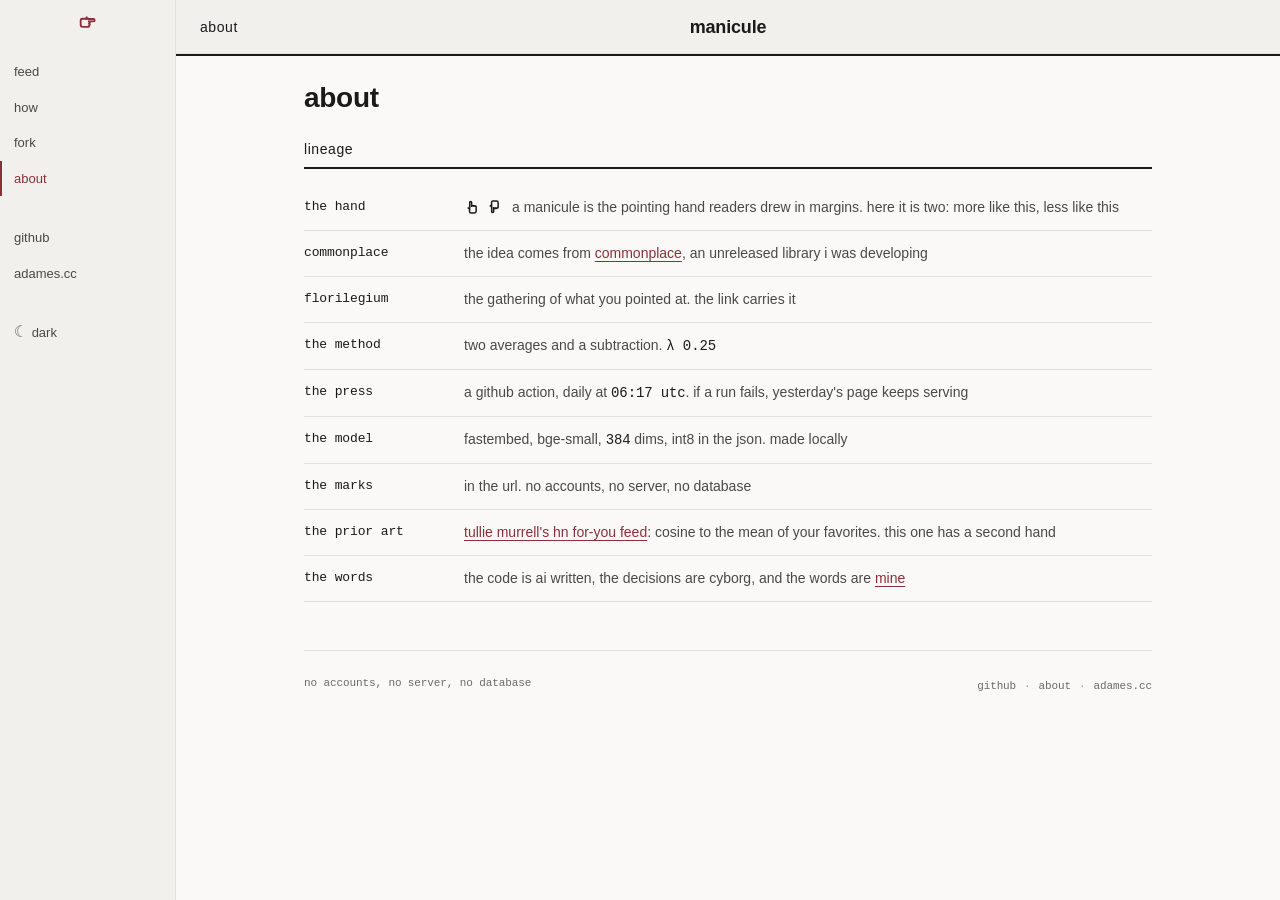
==== commit d157fbfb: "copy: his words, batch two the doors strip lives on the feed only. the play door is now save, and it" ====
--- a/site/about.html
+++ b/site/about.html
@@ -102,31 +102,6 @@
 
     <!-- the three doors -->
     <footer class="foot">
-      <div class="doors">
-        <div class="door">
-          <span class="kicker">play</span>
-          <p>the link carries your marks</p>
-          <div class="specimen" data-specimen></div>
-          <button class="btn" type="button" data-act="share">share</button>
-        </div>
-        <div class="door">
-          <span class="kicker">fork</span>
-          <p>fork it. swap feeds.opml. pages → source: github actions.</p>
-          <span class="addr">&lt;you&gt;.github.io/manicule/</span>
-          <p class="mono">refreshed daily at 06:17 utc</p>
-          <a class="go" href="https://github.com/adames/manicule/fork">fork it</a>
-        </div>
-        <div class="door">
-          <span class="kicker">cli</span>
-<pre>uv run manicule.py \
-  rank feeds.opml \
-  --kept ~/notes/kept \
-  --dismissed ~/notes/nope \
-  -o today.md</pre>
-          <button class="btn" type="button" data-copy="uv run manicule.py rank feeds.opml --kept ~/notes/kept --dismissed ~/notes/nope -o today.md">copy</button>
-          <p>put it on a cron and read today.md with coffee</p>
-        </div>
-      </div>
       <div class="colophon-line">
         <span>no accounts, no server, no database</span>
         <nav aria-label="elsewhere"><a href="https://github.com/adames/manicule">github</a><a href="about.html">about</a><a href="https://adames.cc">adames.cc</a></nav>
--- a/site/manicule.css
+++ b/site/manicule.css
@@ -142,13 +142,14 @@
 .door+.door{border-left:var(--border-w) solid var(--border)}
 .door .kicker{font-family:var(--font-mono);font-size:var(--text-2xs);letter-spacing:.08em;text-transform:uppercase;color:var(--muted)}
 .door p{font-size:var(--text-xs);color:var(--text-secondary);line-height:var(--leading-normal);text-wrap:pretty}
-.door .addr{font-family:var(--font-mono);font-size:var(--text-xs);color:var(--text);letter-spacing:-.01em;text-transform:none}
+.door .addr{font-family:var(--font-mono);font-size:var(--text-xs);color:var(--text);letter-spacing:-.01em;text-transform:none;max-width:100%;overflow:hidden;text-overflow:ellipsis;white-space:nowrap}
 .door pre{align-self:stretch;font-size:var(--text-2xs);padding:var(--space-2) var(--space-3);white-space:pre-wrap}
-.door .specimen{align-self:stretch}
 .door .go{font-size:var(--text-xs)}
 .door .go[href^="#"]{color:var(--text-secondary);text-decoration-line:underline;text-decoration-thickness:.08em} /* yours.html: the door points up at the page's one ember button, in ink */
 /* standalone text links reach a 24px target without growing visually */
 .door .go,.sect a,.colophon-line nav a{display:inline-flex;align-items:center;min-height:var(--space-5)}
+/* on the three pages with no doors strip, the colophon line sits straight under the foot rule */
+.foot>.colophon-line:first-child{margin-top:0}
 .colophon-line{display:flex;flex-wrap:wrap;justify-content:space-between;gap:var(--space-2) var(--space-4);margin-top:var(--space-4);font-family:var(--font-mono);font-size:var(--text-2xs);color:var(--muted);letter-spacing:-.01em}
 .colophon-line nav{display:flex;gap:var(--space-2)}
 .colophon-line nav a{color:var(--muted)}
@@ -301,7 +302,6 @@
 .specimen .host,.specimen .k{color:var(--muted)}
 .specimen .m{color:var(--ember)}
 .specimen .d{text-decoration:line-through;text-decoration-color:var(--text)}
-.specimen+.btn{margin-top:var(--space-2)}
 /* KVList: mono keys in a fixed column, ui values, one unbroken hairline per row. --tight drops the rules, --wide widens the keys */
 .kv{display:grid;grid-template-columns:var(--kv-key) minmax(0,1fr);column-gap:0;row-gap:0;font-size:var(--text-sm)}
 .kv dt{font-family:var(--font-mono);font-size:var(--text-xs);color:var(--text);letter-spacing:-.01em;padding:var(--space-3) 0;border-bottom:var(--border-w) solid var(--border)}
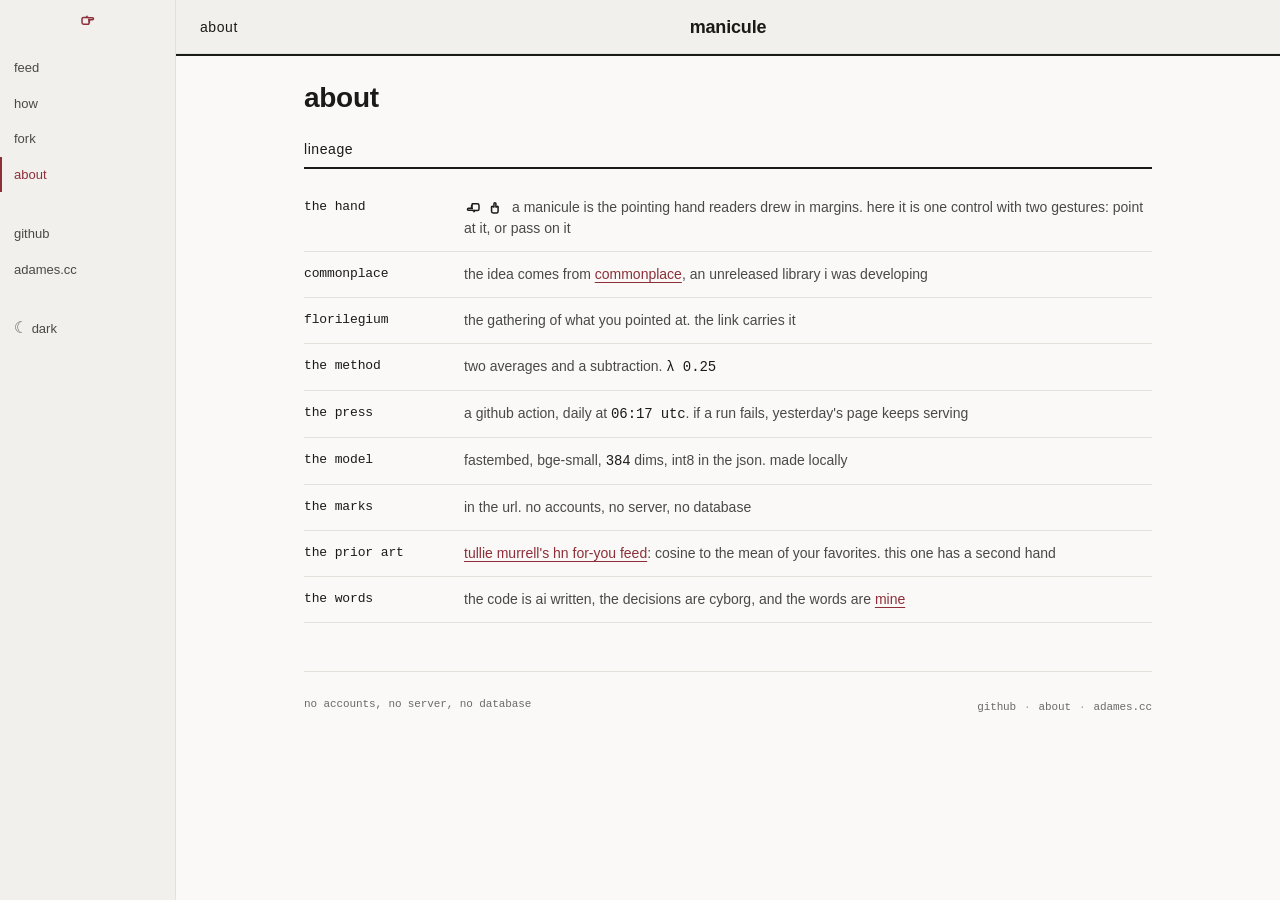
==== commit 2e236545: "site: one control per row, and the bird two hand buttons became one. a press advances it: empty, poi" ====
--- a/site/about.html
+++ b/site/about.html
@@ -71,7 +71,7 @@
         <h2 class="sect"><span>lineage</span></h2>
         <dl class="kv">
           <dt>the hand</dt>
-          <dd><span class="hands-inline" aria-hidden="true"><span data-hand="up"></span><span data-hand="down"></span></span>a manicule is the pointing hand readers drew in margins. here it is two: more like this, less like this</dd>
+          <dd><span class="hands-inline" aria-hidden="true"><span data-hand="point"></span><span data-hand="bird"></span></span>a manicule is the pointing hand readers drew in margins. here it is one control with two gestures: point at it, or pass on it</dd>
 
           <dt>commonplace</dt>
           <dd>the idea comes from <a href="https://github.com/adames/commonplace">commonplace</a>, an unreleased library i was developing</dd>
--- a/site/manicule.css
+++ b/site/manicule.css
@@ -85,7 +85,7 @@
 /* 3 · shell. the rail is Commonplace's table of contents: 176px, words grouped by air, the active page gets a 2px ember left edge */
 .rail{width:var(--sidebar-width);flex:none;position:sticky;top:0;height:100vh;display:flex;flex-direction:column;background:var(--surface);border-right:var(--border-w) solid var(--border);text-transform:lowercase}
 .rail .mark{display:flex;justify-content:center;padding:var(--space-3);color:var(--ember)}
-.rail .mark svg{width:var(--hand-lg);height:var(--hand-lg)}
+.rail .mk svg{width:var(--hand-lg);height:var(--hand-lg)}
 .rail nav{display:flex;flex-direction:column;padding:var(--space-2) 0}
 .rail nav a,.rail nav button{display:flex;align-items:center;gap:var(--space-2);width:100%;min-height:var(--control-sm);padding:var(--space-2) var(--space-3);border-left:var(--border-w-strong) solid transparent;color:var(--text-secondary);font-size:var(--text-xs);font-weight:var(--weight-medium);text-align:left;text-decoration:none;text-transform:lowercase;transition:background var(--transition-fast),color var(--transition-fast)}
 .rail nav a:hover,.rail nav button:hover{background:var(--surface-press);color:var(--text);text-decoration:none}
@@ -145,6 +145,7 @@
 .door .addr{font-family:var(--font-mono);font-size:var(--text-xs);color:var(--text);letter-spacing:-.01em;text-transform:none;max-width:100%;overflow:hidden;text-overflow:ellipsis;white-space:nowrap}
 .door pre{align-self:stretch;font-size:var(--text-2xs);padding:var(--space-2) var(--space-3);white-space:pre-wrap}
 .door .go{font-size:var(--text-xs)}
+.door a.addr{color:var(--ember)} /* the fork cell's address is its link, so it takes the accent */
 .door .go[href^="#"]{color:var(--text-secondary);text-decoration-line:underline;text-decoration-thickness:.08em} /* yours.html: the door points up at the page's one ember button, in ink */
 /* standalone text links reach a 24px target without growing visually */
 .door .go,.sect a,.colophon-line nav a{display:inline-flex;align-items:center;min-height:var(--space-5)}
@@ -240,6 +241,12 @@
 .row{position:relative;padding:var(--space-3) 0 var(--space-3) var(--space-2);border-bottom:var(--border-w) solid var(--border);transition:background var(--transition-fast)}
 .row::before{content:"";position:absolute;left:0;top:var(--space-3);bottom:var(--space-3);width:0;border-left:var(--border-w-strong) solid transparent}
 .row:hover{background:var(--surface)}
+/* the row's own edge repeats the control's state in the margin: solid ink for
+   a row you pointed at, dashed for one you passed on. Ink, never the accent.
+   (.kept / .dismissed are the internal class names; the page says pointed at
+   and passed on.) */
+.row.kept::before{border-left-color:var(--text)}
+.row.dismissed::before{border-left-style:dashed;border-left-color:var(--border-strong)}
 .row .n{font-family:var(--font-mono);font-size:var(--text-xs);color:var(--muted);letter-spacing:-.01em;text-align:right;padding-top:var(--space-0)}
 .row .body{min-width:0}
 .meta{display:flex;flex-wrap:wrap;align-items:center;gap:var(--space-2);font-family:var(--font-mono);font-size:var(--text-2xs);color:var(--muted);letter-spacing:-.01em;line-height:var(--leading-tight)}
@@ -260,16 +267,18 @@
 .calc .tot:first-child,.calc>.sr-only:first-child+.tot{margin-top:0;padding-top:0;border-top:0} /* the lone total (nothing dismissed) has no rule; a hidden = before a three-line total is never first */
 .calc .notext{color:var(--muted);white-space:normal}
 /* the two hands: outline squares on --raised, the hand at 18px; kept = ember stroke and edge, dismissed = dashed ink */
-.hands{display:flex;gap:var(--space-1);justify-content:flex-end}
-.hand{width:var(--control-sm);height:var(--control-sm);display:grid;place-items:center;color:var(--text-secondary);background:var(--raised);border:var(--border-w) solid var(--border-strong);border-radius:var(--radius);transition:background var(--transition-fast),color var(--transition-fast),border-color var(--transition-fast)}
-.hand svg{width:var(--hand-md);height:var(--hand-md)}
-.row:hover .hand{border-color:var(--text)}
-.hand:hover{color:var(--text);background:var(--surface-press)}
-.hand:active{background:var(--surface-press);color:var(--text)}
-.row.kept::before{border-left-color:var(--ember)}
-.row.kept .hand.up{color:var(--ember);border-color:var(--ember)}
-.row.dismissed::before{border-left-style:dashed;border-left-color:var(--border-strong)}
-.row.dismissed .hand.down{color:var(--text);border-style:dashed;border-color:var(--text)}
+.hands{display:flex;justify-content:flex-end}
+/* one control, three states. Meaning is form, not colour: empty by default,
+   inverse ink when you point at a row, dashed ink when you pass on one. The
+   hand shows faintly on hover so an empty box still invites a press. */
+.mk{width:var(--control-sm);height:var(--control-sm);display:grid;place-items:center;padding:0;color:transparent;background:var(--raised);border:var(--border-w) solid var(--border-strong);cursor:pointer;transition:color var(--transition-fast),background var(--transition-fast),border-color var(--transition-fast)}
+.mk svg{width:var(--hand-md);height:var(--hand-md)}
+.row:hover .mk{color:var(--border-strong);border-color:var(--text)}
+.mk:hover{color:var(--text-secondary);background:var(--surface-press)}
+.mk.point{color:var(--bg);background:var(--text);border-color:var(--text)}
+.mk.point:hover{color:var(--bg);background:var(--text)}
+.mk.pass{color:var(--text);background:var(--raised);border-color:var(--text);border-style:dashed}
+.mk.pass:hover{color:var(--text);background:var(--surface-press)}
 .row.dismissed .title a{color:var(--muted)}
 .row.dismissed .snip{display:none}
 .row.dismissed .kind{background:none;color:var(--muted);border-color:var(--border)}
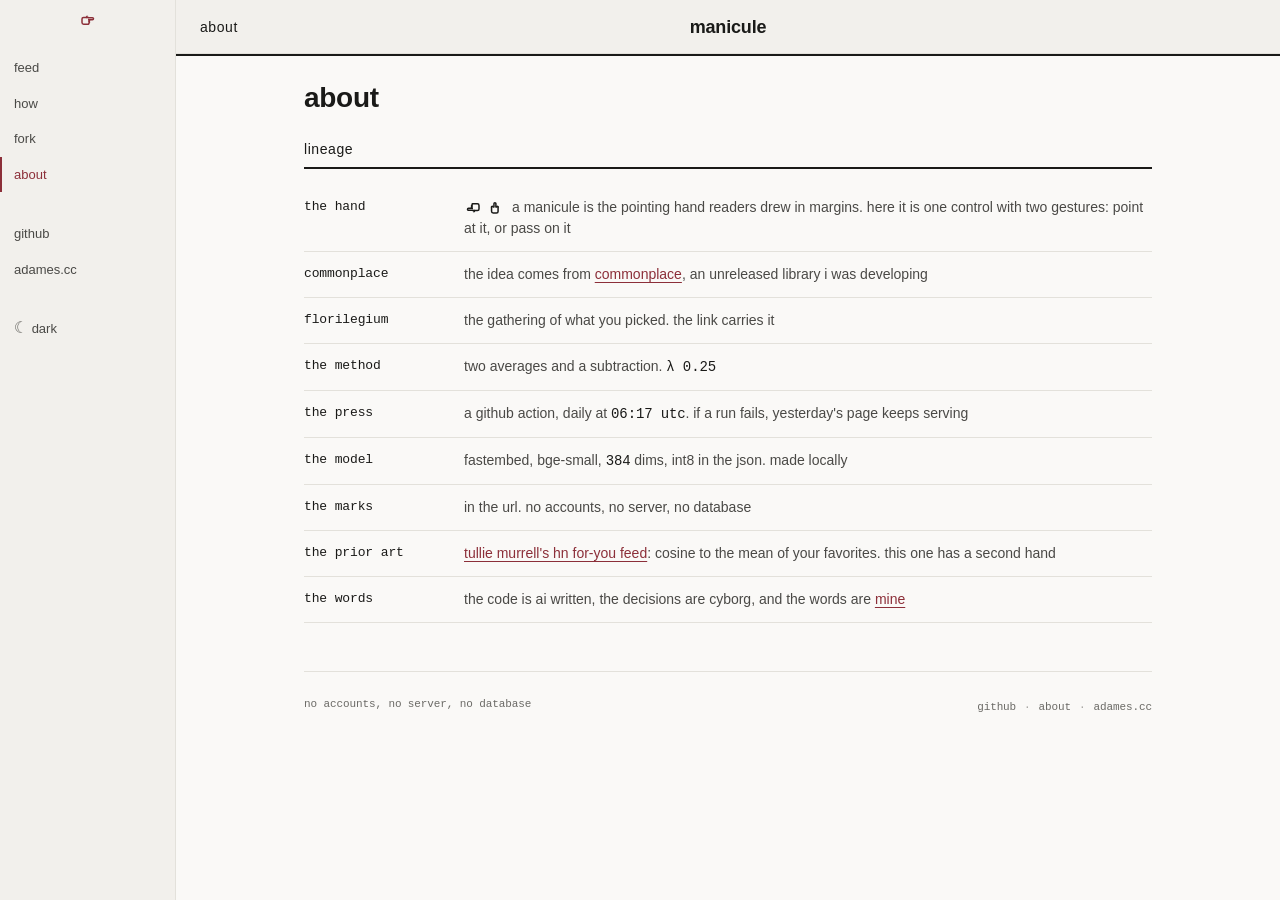
==== commit 8886bd0c: "picked and passed, from the code up one vocabulary everywhere. the flags are --picked and --passed, " ====
--- a/site/about.html
+++ b/site/about.html
@@ -77,7 +77,7 @@
           <dd>the idea comes from <a href="https://github.com/adames/commonplace">commonplace</a>, an unreleased library i was developing</dd>
 
           <dt>florilegium</dt>
-          <dd>the gathering of what you pointed at. the link carries it</dd>
+          <dd>the gathering of what you picked. the link carries it</dd>
 
           <dt>the method</dt>
           <dd>two averages and a subtraction. <span class="mono">λ 0.25</span></dd>
--- a/site/manicule.css
+++ b/site/manicule.css
@@ -228,25 +228,19 @@
 .tb-acts{display:none;gap:var(--space-2)}
 
 /* 6 · the ledger: column heads on the 2px rule, then the rows (rank · entry · receipt · hands) */
-.thead,.row{display:grid;grid-template-columns:3ch minmax(0,1fr) var(--receipt-w) calc(2 * var(--control-sm) + var(--space-1));column-gap:var(--space-4);align-items:start}
-.thead{padding:var(--space-2) 0 var(--space-2) var(--space-2);border-bottom:var(--border-w-strong) solid var(--text);align-items:end;text-transform:lowercase}
-.thead>span{font-family:var(--font-mono);font-size:var(--text-2xs);color:var(--muted);letter-spacing:-.01em;line-height:var(--leading-tight)}
-.thead>span:first-child,.thead .r{text-align:right}
-.thead .c{display:flex;justify-content:center;color:var(--muted)}
-.thead .c svg{width:var(--hand-sm);height:var(--hand-sm)}
 .list{list-style:none;padding:0;margin:0}
-.ledger.cold .thead,.ledger.cold .row{grid-template-columns:3ch minmax(0,1fr) calc(2 * var(--control-sm) + var(--space-1))}
-.ledger.cold .thead .r,.ledger.cold .calc,.ledger.nodis .thead .w{display:none}
-.ledger.dead .toolbar>:not(.status),.ledger.dead .thead{display:none} /* couldn't load: only the status line stays */
 .row{position:relative;padding:var(--space-3) 0 var(--space-3) var(--space-2);border-bottom:var(--border-w) solid var(--border);transition:background var(--transition-fast)}
+/* rank · entry · receipt · the one control */
+.row{display:grid;grid-template-columns:3ch minmax(0,1fr) var(--receipt-w) var(--control-sm);column-gap:var(--space-4);align-items:start}
+.ledger.cold .row{grid-template-columns:3ch minmax(0,1fr) var(--control-sm)} /* no receipt before anything is picked */
+.ledger.cold .calc{display:none}
+.ledger.dead .toolbar>:not(.status){display:none} /* couldn't load: only the status line stays */
 .row::before{content:"";position:absolute;left:0;top:var(--space-3);bottom:var(--space-3);width:0;border-left:var(--border-w-strong) solid transparent}
 .row:hover{background:var(--surface)}
 /* the row's own edge repeats the control's state in the margin: solid ink for
-   a row you pointed at, dashed for one you passed on. Ink, never the accent.
-   (.kept / .dismissed are the internal class names; the page says pointed at
-   and passed on.) */
-.row.kept::before{border-left-color:var(--text)}
-.row.dismissed::before{border-left-style:dashed;border-left-color:var(--border-strong)}
+   a row you picked, dashed for one you passed on. Ink, never the accent. */
+.row.picked::before{border-left-color:var(--text)}
+.row.passed::before{border-left-style:dashed;border-left-color:var(--border-strong)}
 .row .n{font-family:var(--font-mono);font-size:var(--text-xs);color:var(--muted);letter-spacing:-.01em;text-align:right;padding-top:var(--space-0)}
 .row .body{min-width:0}
 .meta{display:flex;flex-wrap:wrap;align-items:center;gap:var(--space-2);font-family:var(--font-mono);font-size:var(--text-2xs);color:var(--muted);letter-spacing:-.01em;line-height:var(--leading-tight)}
@@ -264,9 +258,9 @@
 .calc{font-family:var(--font-mono);font-size:var(--text-xs);color:var(--text-secondary);letter-spacing:-.01em;line-height:var(--leading-tight);text-align:right;padding-top:var(--space-0)}
 .calc span{display:block;white-space:nowrap}
 .calc .tot{margin-top:var(--space-1);padding-top:var(--space-1);border-top:var(--border-w) solid var(--border-strong);font-size:var(--text-sm);font-weight:var(--weight-semibold);color:var(--text)}
-.calc .tot:first-child,.calc>.sr-only:first-child+.tot{margin-top:0;padding-top:0;border-top:0} /* the lone total (nothing dismissed) has no rule; a hidden = before a three-line total is never first */
+.calc .tot:first-child,.calc>.sr-only:first-child+.tot{margin-top:0;padding-top:0;border-top:0} /* the lone total (nothing passed) has no rule; a hidden = before a three-line total is never first */
 .calc .notext{color:var(--muted);white-space:normal}
-/* the two hands: outline squares on --raised, the hand at 18px; kept = ember stroke and edge, dismissed = dashed ink */
+
 .hands{display:flex;justify-content:flex-end}
 /* one control, three states. Meaning is form, not colour: empty by default,
    inverse ink when you point at a row, dashed ink when you pass on one. The
@@ -279,10 +273,10 @@
 .mk.point:hover{color:var(--bg);background:var(--text)}
 .mk.pass{color:var(--text);background:var(--raised);border-color:var(--text);border-style:dashed}
 .mk.pass:hover{color:var(--text);background:var(--surface-press)}
-.row.dismissed .title a{color:var(--muted)}
-.row.dismissed .snip{display:none}
-.row.dismissed .kind{background:none;color:var(--muted);border-color:var(--border)}
-.row.dismissed .calc .tot{color:var(--muted);font-weight:var(--weight-normal)}
+.row.passed .title a{color:var(--muted)}
+.row.passed .snip{display:none}
+.row.passed .kind{background:none;color:var(--muted);border-color:var(--border)}
+.row.passed .calc .tot{color:var(--muted);font-weight:var(--weight-normal)}
 .more{display:flex;justify-content:center;padding:var(--space-4) 0}
 .more .btn .n{font-family:var(--font-mono);letter-spacing:-.01em}
 
@@ -305,7 +299,7 @@
 /* toast: ink on paper, the one hard edge. always in the DOM (a live region), invisible while empty */
 .toast{position:fixed;left:50%;bottom:var(--space-5);transform:translateX(-50%);max-width:calc(100% - var(--space-6));padding:var(--space-2) var(--space-4);background:var(--text);color:var(--bg);font-size:var(--text-xs);text-transform:lowercase;border-radius:var(--radius);box-shadow:var(--shadow-pop);z-index:10;transition:opacity var(--transition)}
 .toast:empty{opacity:0;pointer-events:none}
-/* the printed link: the share url typeset as a specimen, ember only on the kept ids */
+/* the printed link: the share url typeset as a specimen, ember only on the picked ids */
 .specimen .lbl{display:flex;justify-content:space-between;gap:var(--space-3);margin-bottom:var(--space-1);font-family:var(--font-mono);font-size:var(--text-2xs);color:var(--muted);letter-spacing:-.01em;text-transform:lowercase}
 .specimen .link{padding:var(--space-2) var(--space-3);background:var(--raised);border:var(--border-w) solid var(--border);font-family:var(--font-mono);font-size:var(--text-xs);line-height:var(--leading-body);color:var(--text);letter-spacing:-.01em;text-transform:none;overflow-wrap:anywhere}
 .specimen .host,.specimen .k{color:var(--muted)}
@@ -359,7 +353,7 @@
 .grp.key .note{color:var(--text);font-weight:var(--weight-medium)}
 .grp.key pre{background:var(--fill-1)}
 .grp.key pre .ln{color:var(--text-secondary)} /* the key line's number stays AA on the wash */
-/* the worked row (how.html): the receipt beside its ScoreBar, an 8px meter: solid ink to the score, a dashed hollow to cos(entry, kept) */
+/* the worked row (how.html): the receipt beside its ScoreBar, an 8px meter: solid ink to the score, a dashed hollow to cos(entry, picked) */
 .worked-score{display:flex;flex-wrap:wrap;align-items:flex-end;gap:var(--space-3) var(--space-4)}
 .worked-score .calc{display:inline-block;padding-top:0}
 .worked-score .sbar{flex:1 1 var(--ruler-w);margin-bottom:var(--space-1)}
@@ -394,12 +388,10 @@
    the column head folds with the rows and drops its receipt legend (the receipt sits under the title now);
    borrowed hides the head entirely, so a stranger's first screen with marks shows a row with its receipt */
 @media (max-width:719.98px){
+  .row,.ledger.cold .row{grid-template-columns:2.5ch minmax(0,1fr) var(--control-sm);column-gap:var(--space-3)}
   .page>main>*+*{margin-top:var(--space-4)}
   .spec{font-size:var(--text-2xs)}
-  .thead,.ledger.cold .thead,.row,.ledger.cold .row{grid-template-columns:2.5ch minmax(0,1fr) calc(2 * var(--control-sm) + var(--space-1));column-gap:var(--space-3)}
-  .thead .r{display:none}
   .vr{display:none}
-  .ledger.borrowed .thead{display:none} /* a stranger's first phone screen needs the room for a receipt; cold and own keep the head */
   .ruler-wrap{width:auto;flex:1 1 var(--ruler-w)}
   .how-body{grid-template-columns:1fr}
   .formula{padding:var(--space-3);gap:var(--space-1) var(--space-3)}
